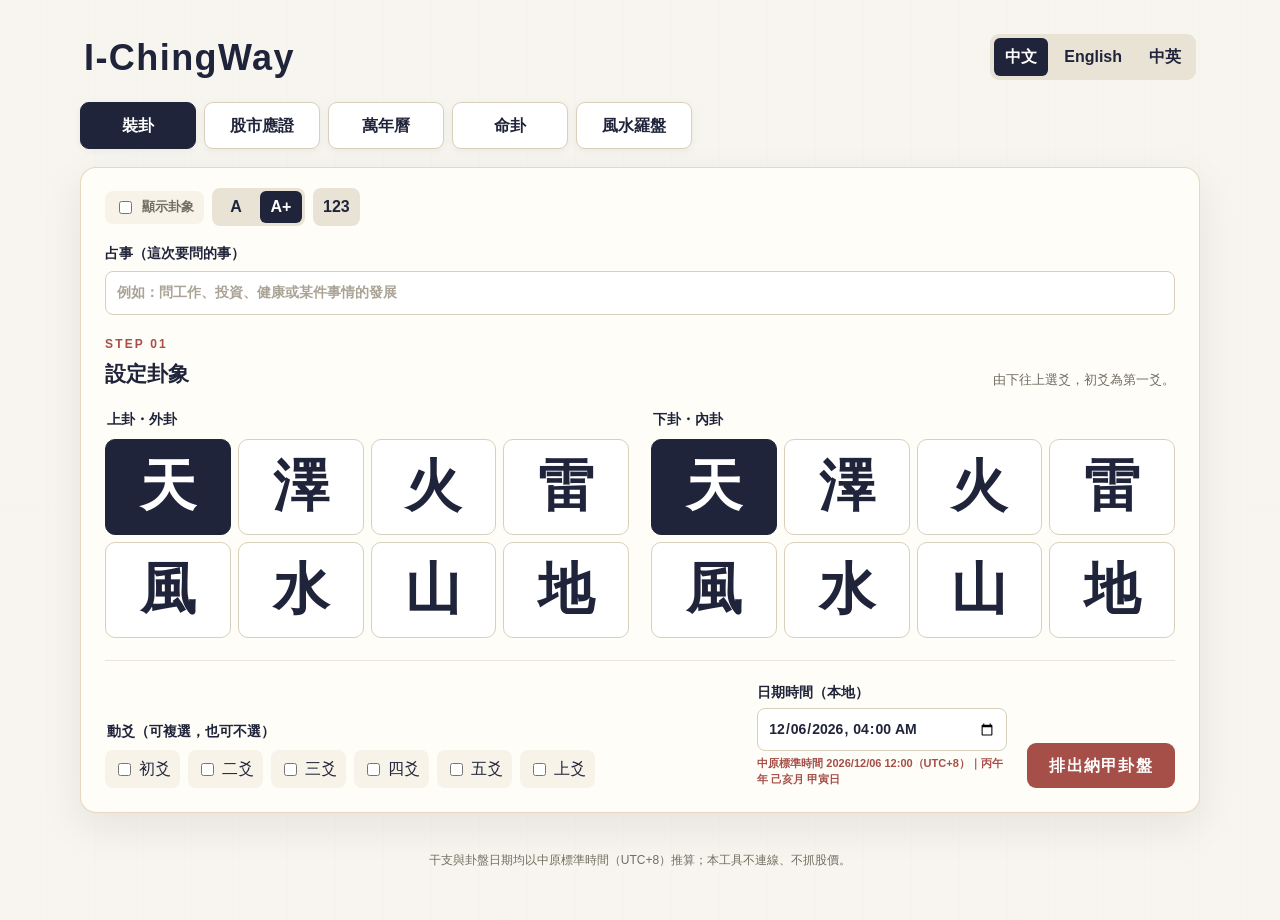
==== najia/index.html @ 714bfe5a "Center Shi Ying labels under yao lines" ====
<!DOCTYPE html>
<html lang="zh-Hant">
<head>
  <meta charset="UTF-8">
  <meta name="viewport" content="width=device-width, initial-scale=1.0">
  <meta name="theme-color" content="#20243a">
  <meta name="apple-mobile-web-app-title" content="I-ChingWay">
  <title>京房納甲裝卦</title>
  <link rel="apple-touch-icon" sizes="180x180" href="icon-najia-180.png?v=20260815-1">
  <link rel="icon" type="image/png" sizes="180x180" href="icon-najia-180.png?v=20260815-1">
  <link rel="stylesheet" href="styles.css?v=20261005-25">
</head>
<body>
  <main class="shell">
    <header class="page-header">
      <h1 class="wordmark" data-i18n="eyebrow">I-ChingWay</h1>
      <div class="language-switch" role="group" aria-label="顯示語言">
        <button type="button" data-lang="zh">中文</button>
        <button type="button" data-lang="en">English</button>
        <button type="button" data-lang="bi">中英</button>
      </div>
    </header>

    <nav class="app-tabs" aria-label="主要功能">
      <a class="app-tab active" href="index.html" aria-current="page" data-i18n="navCast">裝卦</a>
      <a class="app-tab" href="../易經股市應證.html" data-i18n="navStock">股市應證</a>
      <a class="app-tab" href="calendar.html" data-i18n="navCalendar">萬年曆</a>
      <a class="app-tab" href="life-hexagram.html" data-i18n="navLife">命卦</a>
      <a class="app-tab" href="fengshui-compass.html" data-i18n="navCompass">風水羅盤</a>
    </nav>

    <section class="card controls" aria-labelledby="cast-settings">
      <div class="trigram-toolbar">
        <label class="trigram-display-option">
          <input type="checkbox" id="showTrigramSymbols">
          <span data-i18n="showTrigramSymbols">顯示卦象</span>
        </label>
        <div class="trigram-size-switch" role="group" aria-label="卦名文字大小">
          <button type="button" data-trigram-size="normal" aria-label="一般卦名字體">A</button>
          <button type="button" data-trigram-size="large" aria-label="放大卦名字體">A+</button>
        </div>
        <button class="trigram-number-toggle" id="trigramNumberToggle" type="button" aria-pressed="false" data-i18n-aria-label="numberMode">123</button>
      </div>

      <label class="matter-field">
        <span data-i18n="matterLabel">占事（這次要問的事）</span>
        <input type="text" id="castMatter" maxlength="120" placeholder="例如：問工作、投資、健康或某件事情的發展" data-i18n-placeholder="matterPlaceholder">
      </label>

      <div class="section-heading">
        <div>
          <p class="step">STEP 01</p>
          <h2 id="cast-settings" data-i18n="settings">設定卦象</h2>
        </div>
        <p data-i18n="lineHint">由下往上選爻，初爻為第一爻。</p>
      </div>

      <div class="selectors">
        <fieldset>
          <legend data-i18n="upper">上卦・外卦</legend>
          <div class="trigram-grid" id="upperGrid"></div>
        </fieldset>
        <fieldset>
          <legend data-i18n="lower">下卦・內卦</legend>
          <div class="trigram-grid" id="lowerGrid"></div>
        </fieldset>
      </div>

      <div class="cast-options">
        <fieldset class="moving-fieldset">
          <legend data-i18n="moving">動爻（可複選，也可不選）</legend>
          <div class="moving-grid" id="movingGrid"></div>
        </fieldset>
        <label class="date-field">
          <span data-i18n="localDate">日期時間（本地）</span>
          <input type="datetime-local" id="castDate">
          <small class="china-time-preview" id="chinaTimePreview"></small>
        </label>
        <button class="primary-button" id="castButton" type="button" data-i18n="castButton">排出納甲卦盤</button>
      </div>
    </section>

    <section id="result" aria-live="polite"></section>

    <section class="card history-card" id="historyCard" aria-labelledby="history-heading" hidden>
      <div class="history-head">
        <h2 id="history-heading" data-i18n="historyTitle">占卦紀錄</h2>
        <button class="history-clear" id="historyClear" type="button" data-i18n="historyClear">清除全部</button>
      </div>
      <p class="history-note" data-i18n="historyNote">只保存在這台裝置的瀏覽器，最多 20 筆。點一下可重新載入該次卦盤。</p>
      <ul class="history-list" id="historyList"></ul>
    </section>

    <footer>
      <p data-i18n="footer">干支與卦盤日期均以中原標準時間（UTC+8）推算；本工具不連線、不抓股價。</p>
    </footer>
  </main>
  <script src="core.js?v=20260827-3"></script>
  <script src="app.js?v=20261003-23"></script>
</body>
</html>
---- najia/styles.css ----
:root {
  --paper:#f3f0e7;
  --card:#fffdf8;
  --ink:#20243a;
  --muted:#716d60;
  --line:#d8d0bc;
  --gold:#b99350;
  --red:#a64e48;
  --blue:#315f88;
  --shadow:0 14px 40px rgba(36,31,20,.08);
}

* { box-sizing:border-box; }

body {
  margin:0;
  color:var(--ink);
  background:
    linear-gradient(rgba(255,255,255,.32),rgba(255,255,255,.32)),
    repeating-linear-gradient(90deg,transparent 0,transparent 47px,rgba(91,75,46,.035) 48px),
    var(--paper);
  font-family:"Microsoft JhengHei","PingFang TC","Noto Sans TC",sans-serif;
  line-height:1.6;
}

button,input { font:inherit; }

.shell { width:min(1120px,calc(100% - 32px)); margin:0 auto; padding:34px 0 28px; }

.page-header {
  display:flex;
  align-items:flex-end;
  justify-content:space-between;
  gap:24px;
  margin-bottom:22px;
  padding:0 4px;
}

.eyebrow,.step { margin:0 0 3px; color:var(--red); font-size:12px; font-weight:800; letter-spacing:.18em; }
h1 { margin:0; font-size:clamp(28px,5vw,44px); line-height:1.2; letter-spacing:.08em; }
.wordmark { color:var(--ink); font-size:clamp(24px,4vw,36px); letter-spacing:.04em; }
.subtitle { margin:6px 0 0; color:var(--muted); }
.language-switch { display:flex; gap:5px; padding:4px; background:#e9e3d6; border-radius:9px; }
.language-switch button { min-height:36px; padding:6px 11px; color:var(--ink); background:transparent; border:0; border-radius:6px; cursor:pointer; font-weight:800; }
.language-switch button.active { color:#fff; background:var(--ink); }
.app-tabs { display:flex; flex-wrap:wrap; gap:8px; margin:0 0 18px; }
.app-tab { min-width:116px; padding:10px 18px; color:var(--ink); background:#fff; border:1px solid var(--line); border-radius:9px; text-align:center; text-decoration:none; font-weight:800; box-shadow:0 2px 8px rgba(36,31,20,.05); }
.app-tab.active { color:#fff; background:var(--ink); border-color:var(--ink); }

.card {
  margin:16px 0;
  padding:24px;
  background:var(--card);
  border:1px solid rgba(185,147,80,.35);
  border-radius:16px;
  box-shadow:var(--shadow);
}

.section-heading { display:flex; justify-content:space-between; align-items:flex-end; gap:20px; margin-bottom:18px; }
.section-heading h2 { margin:0; font-size:21px; }
.section-heading > p { margin:0; color:var(--muted); font-size:13px; }

.trigram-toolbar { display:flex; flex-wrap:wrap; align-items:center; gap:8px; margin:-4px 0 16px; }
.trigram-display-option { display:inline-flex; align-items:center; gap:7px; padding:6px 10px; color:var(--muted); background:#f7f3e9; border-radius:8px; cursor:pointer; font-size:13px; font-weight:800; }
.trigram-display-option input { accent-color:var(--red); }
.trigram-size-switch { display:flex; gap:3px; padding:3px; background:#e9e3d6; border-radius:8px; }
.trigram-size-switch button { min-width:42px; min-height:32px; padding:3px 8px; color:var(--ink); background:transparent; border:0; border-radius:6px; cursor:pointer; font-weight:900; }
.trigram-size-switch button.active { color:#fff; background:var(--ink); }
.trigram-number-toggle { min-height:38px; padding:4px 10px; color:var(--ink); background:#e9e3d6; border:0; border-radius:8px; cursor:pointer; font-weight:900; }
.trigram-number-toggle[aria-pressed="true"] { color:#fff; background:var(--ink); }

.matter-field { display:flex; flex-direction:column; gap:6px; margin-bottom:20px; font-size:14px; font-weight:800; }
.matter-field input { width:100%; min-height:44px; padding:9px 11px; color:var(--ink); background:#fff; border:1px solid var(--line); border-radius:8px; }
.matter-field input::placeholder { color:#aaa396; }
.selectors { display:grid; grid-template-columns:1fr 1fr; gap:22px; }
fieldset { min-width:0; margin:0; padding:0; border:0; }
legend { margin-bottom:8px; font-weight:800; font-size:14px; }
.trigram-grid { display:grid; grid-template-columns:repeat(4,minmax(62px,1fr)); gap:7px; }
.trigram-button {
  min-height:72px;
  padding:6px;
  overflow:hidden;
  border:1px solid var(--line);
  border-radius:10px;
  color:var(--ink);
  background:#fff;
  cursor:pointer;
  transition:transform .15s ease,border-color .15s ease,background .15s ease;
}
.trigram-button.show-symbol { min-height:92px; }
.trigram-button:hover { transform:translateY(-1px); border-color:var(--gold); }
.trigram-button[aria-pressed="true"] { color:#fff; border-color:var(--ink); background:var(--ink); }
.trigram-symbol { display:block; font-size:27px; line-height:1.05; }
.trigram-name { display:block; max-width:100%; overflow:hidden; font-size:clamp(28px,3.2vw,36px); font-weight:900; line-height:1.05; white-space:nowrap; text-overflow:clip; }
.trigram-name.number-name { font-variant-numeric:tabular-nums; }
html[data-lang="en"] .trigram-name { font-size:clamp(15px,2vw,22px); }
html[data-lang="bi"] .trigram-name { font-size:clamp(12px,1.55vw,17px); }
html[data-trigram-size="large"] .trigram-button { min-height:96px; }
html[data-trigram-size="large"] .trigram-button.show-symbol { min-height:116px; }
html[data-trigram-size="large"] .trigram-name { font-size:clamp(46px,5vw,56px); }
html[data-trigram-size="large"][data-lang="en"] .trigram-name { font-size:clamp(20px,2.5vw,24px); }
html[data-trigram-size="large"][data-lang="bi"] .trigram-name { font-size:16px; }

.cast-options { display:grid; grid-template-columns:minmax(300px,1fr) auto auto; align-items:end; gap:20px; margin-top:22px; padding-top:20px; border-top:1px solid #ebe5d8; }
.moving-grid { display:flex; flex-wrap:wrap; gap:8px; }
.moving-option { display:flex; align-items:center; gap:5px; padding:6px 9px; background:#f7f3e9; border-radius:8px; cursor:pointer; }
.moving-option input { accent-color:var(--red); }
.date-field { display:flex; flex-direction:column; gap:5px; font-size:14px; font-weight:800; }
.date-field input { min-height:43px; padding:7px 10px; color:var(--ink); background:#fff; border:1px solid var(--line); border-radius:8px; }
.china-time-preview { max-width:250px; color:var(--red); font-size:11px; font-weight:700; line-height:1.45; }
.primary-button { min-height:45px; padding:9px 22px; color:#fff; background:var(--red); border:0; border-radius:9px; cursor:pointer; font-weight:800; letter-spacing:.08em; }
.primary-button:hover { background:#873e39; }
.primary-button:focus-visible,.trigram-button:focus-visible,.app-tab:focus-visible,.matter-field input:focus-visible,.date-field input:focus-visible,.language-switch button:focus-visible,.trigram-size-switch button:focus-visible { outline:3px solid rgba(49,95,136,.4); outline-offset:3px; }

.result-card { border-top:4px solid var(--gold); }
.result-banner { display:flex; flex-wrap:wrap; gap:7px 18px; align-items:center; padding:12px 15px; color:#fff; background:var(--ink); border-radius:10px; }
.result-banner strong { font-size:22px; }
.result-banner .pillar { color:#fff; font-size:19px; font-weight:800; }
.result-banner span { color:#d9cfb9; }
.result-banner b { color:#ffb2aa; }
.result-banner .china-date { flex-basis:100%; color:#d9cfb9; font-size:12px; }
.matter-result { margin:14px 0 0; padding:10px 13px; color:#4f493d; background:#f5f1e7; border-left:4px solid var(--red); border-radius:5px; font-size:18px; font-weight:600; line-height:1.45; overflow-wrap:anywhere; }
.matter-result strong { margin-right:8px; color:var(--red); font-size:20px; font-weight:900; }
.hex-title { display:flex; flex-wrap:wrap; align-items:baseline; gap:8px; margin:20px 0 14px; }
.hex-title h2 { margin:0; font-size:24px; }
.hex-title .to { color:var(--muted); }
.hex-meta { margin-left:auto; color:var(--muted); font-size:13px; }
.table-scroll { width:100%; overflow-x:auto; border:1px solid #eee8db; border-radius:12px; }
.hex-table { width:100%; min-width:820px; border-collapse:collapse; }
.hex-table th,.hex-table td { padding:8px 9px; text-align:center; border-bottom:1px solid #eee8db; white-space:nowrap; }
.hex-table th { color:var(--muted); background:#faf8f2; font-size:12px; }
.hex-table tr:last-child td { border-bottom:0; }
.hex-table tr.moving-row { background:#fff8e8; }
.beast { font-weight:800; }
.kin { font-weight:800; }
.stem { color:#989080; font-size:11px; }
.element { margin-left:3px; color:var(--muted); font-size:11px; }
.void { color:var(--red); font-weight:800; }
.shi { color:var(--red); font-weight:900; }
.ying { color:var(--blue); font-weight:900; }
.hidden { color:#80652f; font-size:12px; }
.changed-cell { color:#645f54; }
.compact-lines { display:none; }
.traditional-board { display:none; }
.line-wrap { display:flex; align-items:center; justify-content:center; min-width:88px; }
.yao { position:relative; display:block; width:78px; height:10px; }
.yao.yang { background:var(--ink); }
.yao.yin::before,.yao.yin::after { content:""; position:absolute; top:0; width:34px; height:10px; background:var(--ink); }
.yao.yin::before { left:0; }
.yao.yin::after { right:0; }
.move-mark { position:absolute; left:50%; top:50%; z-index:2; display:block; transform:translate(-50%,-50%); color:#d11; pointer-events:none; }
.move-mark.move-yang { width:19px; height:19px; border:3px solid #d11; border-radius:50%; }
.move-mark.move-yin { font-size:27px; font-weight:900; line-height:1; }
.yao-display { display:flex; flex-direction:column; align-items:center; justify-content:center; min-height:38px; }
.sy-under { min-height:15px; margin-top:2px; font-size:12px; line-height:15px; font-weight:800; }
.save-button { width:100%; margin-top:16px; padding:12px 18px; color:#f4d89d; background:var(--ink); border:0; border-radius:9px; cursor:pointer; font-weight:900; letter-spacing:.08em; }
.save-button:hover { background:#303650; }
.save-button:disabled { opacity:.6; cursor:wait; }
.empty-result { padding:18px; text-align:center; color:var(--muted); }
footer { padding:10px 2px; color:var(--muted); text-align:center; font-size:12px; }

.save-overlay { position:fixed; inset:0; z-index:1000; display:flex; flex-direction:column; align-items:center; gap:14px; padding:18px; overflow:auto; color:#fff; background:rgba(20,22,34,.94); }
.save-overlay .save-tip { max-width:620px; text-align:center; line-height:1.7; }
.save-overlay img { display:block; width:min(100%,620px); height:auto; background:#fff; box-shadow:0 10px 40px #0008; }
.save-actions { display:flex; flex-wrap:wrap; justify-content:center; gap:10px; padding-bottom:20px; }
.save-actions button { min-width:130px; padding:10px 18px; border:0; border-radius:8px; cursor:pointer; font-weight:800; }
.save-actions .download-image { color:#fff; background:var(--red); }
.save-actions .close-overlay { color:var(--ink); background:#fff; }

@media (max-width:800px) {
  .page-header { align-items:flex-start; flex-direction:column; gap:12px; }
  .selectors { grid-template-columns:1fr; }
  .cast-options { grid-template-columns:1fr; }
  .primary-button { width:100%; }
  .table-scroll { display:none; }
  .compact-lines { display:none; }
  .traditional-board { position:relative; display:grid; grid-template-columns:74px minmax(0,1fr); min-height:570px; overflow:hidden; border:1px solid #d8cb8a; background:#f1f0e8; }
  .traditional-board::before { content:"I-ChingWay\A 易經智慧\A I-ChingWay\A 易經智慧"; position:absolute; inset:28px 10px 20px 64px; z-index:0; color:rgba(206,176,120,.12); font-size:48px; font-weight:900; line-height:2.35; white-space:pre; transform:rotate(-8deg); pointer-events:none; }
  .traditional-lines,.traditional-meta { position:relative; z-index:1; }
  .traditional-lines { display:grid; grid-template-rows:repeat(6,minmax(82px,1fr)); padding:18px 4px 14px 10px; }
  .traditional-line { display:grid; grid-template-columns:minmax(0,1fr) 58px; align-items:center; gap:3px; min-width:0; }
  .traditional-change-slot { display:none; min-width:0; }
  .traditional-board.has-change .traditional-line { grid-template-columns:112px minmax(0,1fr) 54px; }
  .traditional-board.has-change .traditional-change-slot { display:flex; align-items:baseline; justify-content:flex-end; gap:4px; padding-right:5px; white-space:nowrap; }
  .traditional-change-info { display:flex; align-items:baseline; gap:3px; min-width:0; color:var(--red); white-space:nowrap; }
  .traditional-change-info b { font-size:19px; line-height:1; }
  .traditional-change-info .traditional-najia { font-size:17px; }
  .traditional-original { display:grid; grid-template-columns:minmax(76px,auto) minmax(88px,1fr); align-items:center; min-width:0; }
  .traditional-board.has-change .traditional-original { grid-template-columns:minmax(68px,90px) minmax(70px,1fr); }
  .traditional-info { position:relative; display:flex; align-items:baseline; justify-content:flex-start; min-width:0; gap:5px; white-space:nowrap; }
  .traditional-info b { flex:none; font-size:clamp(24px,7vw,34px); line-height:1; }
  .traditional-najia { display:inline-flex; align-items:baseline; gap:3px; font-size:clamp(22px,6vw,30px); line-height:1; }
  .traditional-najia small { font-size:.55em; }
  .traditional-najia em { margin-left:2px; color:var(--red); font-size:.52em; font-style:normal; font-weight:900; }
  .traditional-side { display:flex; min-width:0; height:100%; flex-direction:column; align-items:center; justify-content:center; gap:5px; }
  .traditional-hidden { display:flex; flex-direction:row; align-items:baseline; justify-content:center; gap:2px; color:#80652f; font-size:11px; font-weight:800; line-height:1; white-space:nowrap; }
  .traditional-hidden > small { font-size:8px; }
  .traditional-hidden > b { font-size:13px; }
  .traditional-hidden-najia { display:inline-flex; align-items:baseline; font-size:14px; font-weight:900; }
  .traditional-original .yao-display { --yao-shift-x:-5px; position:relative; min-height:54px; }
  .traditional-original .line-wrap { min-width:0; width:100%; transform:translate(var(--yao-shift-x),4px); }
  .traditional-original .yao { width:min(100%,150px); height:13px; }
  .traditional-original .yao.yin::before,.traditional-original .yao.yin::after { width:42%; height:13px; }
  .traditional-original .sy-under { position:absolute; left:0; right:0; top:calc(50% + 14px); min-height:20px; margin:0; transform:translateX(var(--yao-shift-x)); font-size:17px; line-height:20px; text-align:center; }
  .traditional-beast { color:#111; font-size:clamp(23px,6.5vw,31px); font-weight:800; line-height:1; text-align:center; white-space:nowrap; }
  .traditional-meta { display:grid; grid-template-rows:minmax(0,1fr) auto; gap:8px; padding:14px 3px 12px; border-right:1px solid rgba(113,109,96,.25); color:#111; background:rgba(255,255,255,.22); }
  .traditional-meta-date,.traditional-meta-hex,.traditional-meta-palace { justify-self:center; writing-mode:vertical-rl; text-orientation:upright; font-weight:700; line-height:1.18; letter-spacing:.04em; }
  .traditional-meta-date { align-self:start; font-size:20px; }
  .traditional-meta-date > span { display:inline; margin:0; }
  .traditional-meta-date .traditional-date-year { color:#716d60; font-size:.78em; font-weight:700; }
  .traditional-meta-date .traditional-date-month,
  .traditional-meta-date .traditional-date-day,
  .traditional-meta-date .traditional-date-void { color:#111; font-weight:900; }
  .traditional-meta-date .traditional-date-ganzhi { color:var(--red); }
  .traditional-meta-date .traditional-date-suffix { color:#111; }
  .traditional-meta-date .traditional-date-void { display:inline-block; margin-inline-start:1em; }
  .traditional-meta-lower { display:grid; grid-template-columns:1fr 1fr; align-items:start; justify-items:center; gap:1px; padding-top:8px; border-top:1px solid rgba(113,109,96,.2); }
  .traditional-meta-hex { font-size:23px; font-weight:900; }
  .traditional-meta-hex small { display:inline-block; margin-top:8px; color:var(--red); font-size:12px; font-weight:700; }
  .traditional-meta-palace { font-size:15px; }
  .result-card { padding:8px; background:#f1f0e8; }
  .result-card .result-banner,.result-card .hex-title { display:none; }
  .matter-result { margin:0 0 8px; font-size:20px; line-height:1.5; }
  .matter-result strong { font-size:22px; }
  .compact-heading { display:grid; grid-template-columns:minmax(0,1fr) minmax(0,1fr) 72px; gap:6px; padding:7px 4px; color:var(--muted); background:#faf8f2; border-bottom:1px solid #e5dfd2; text-align:center; font-size:11px; font-weight:900; }
  .compact-line { display:grid; grid-template-columns:112px minmax(132px,1fr) 82px; align-items:center; min-height:88px; gap:6px; padding:10px 4px; border-bottom:1px solid #e5dfd2; }
  .compact-line.has-change { grid-template-columns:minmax(0,1fr) minmax(0,1fr) 72px; align-items:center; min-height:84px; }
  .compact-line.has-change:not(.has-changed-yao) .compact-original { grid-column:2; }
  .compact-line.moving-row { background:#fff8e8; }
  .compact-hex { display:grid; min-width:0; grid-template-columns:minmax(48px,1fr) 78px; align-items:center; justify-items:center; gap:3px; }
  .compact-hex .compact-info { width:100%; min-height:0; }
  .compact-changed { padding-right:6px; border-right:1px solid #ded7c8; }
  .compact-original { padding-left:6px; }
  .compact-hex .line-wrap { min-width:0; }
  .compact-hex .yao { width:68px; }
  .compact-hex .yao.yin::before,.compact-hex .yao.yin::after { width:29px; }
  .compact-info { display:flex; min-width:0; flex-direction:column; align-items:center; justify-content:center; gap:0; text-align:center; line-height:1.25; }
  .compact-info b { font-size:18px; white-space:nowrap; }
  .compact-info span { font-size:15px; white-space:nowrap; }
  .compact-info small { color:#80652f; font-size:11px; }
  .compact-info em { color:var(--red); font-style:normal; font-weight:900; }
  .compact-yao { display:flex; flex-direction:column; align-items:center; justify-content:center; gap:4px; }
  .compact-yao .line-wrap { min-width:0; }
  .compact-yao .yao { width:68px; }
  .compact-yao .yao.yin::before,.compact-yao .yao.yin::after { width:29px; }
  .compact-yao small { color:#777061; font-size:10px; text-align:center; line-height:1.3; }
  .compact-side { display:flex; flex-direction:column; align-items:center; justify-content:center; color:#4f493d; text-align:center; line-height:1.25; }
  .compact-side b { font-size:17px; white-space:nowrap; }
  .compact-hex .sy-under { min-height:19px; font-size:16px; line-height:19px; }
}

html[data-lang="en"] .compact-info b,html[data-lang="bi"] .compact-info b { font-size:12px; }
html[data-lang="en"] .compact-info span,html[data-lang="bi"] .compact-info span { font-size:11px; }
html[data-lang="en"] .compact-line.has-change .compact-info b,html[data-lang="bi"] .compact-line.has-change .compact-info b { overflow-wrap:anywhere; }
html[data-lang="en"] .compact-side b,html[data-lang="bi"] .compact-side b { font-size:11px; line-height:1.25; }
html[data-lang="bi"] .language-switch button { padding-inline:8px; }

@media (max-width:480px) {
  .shell { width:min(100% - 12px,1120px); padding-top:6px; }
  .page-header { flex-direction:row; align-items:center; gap:5px; margin-bottom:5px; padding:0; }
  .wordmark { font-size:20px; line-height:1.1; white-space:nowrap; }
  .language-switch { gap:2px; margin-left:auto; padding:2px; border-radius:6px; }
  .language-switch button { min-height:27px; padding:2px 5px; border-radius:4px; font-size:10px; }
  .app-tabs { display:grid; grid-template-columns:repeat(5,minmax(0,1fr)); gap:3px; margin-bottom:5px; }
  .app-tab { display:flex; align-items:center; justify-content:center; min-width:0; min-height:44px; padding:3px 1px; border-radius:6px; font-size:15px; line-height:1; letter-spacing:-.04em; }
  html[data-lang="en"] .app-tab,html[data-lang="bi"] .app-tab { min-height:36px; font-size:12px; line-height:1.15; letter-spacing:0; }
  html[data-lang="en"] .app-tabs,html[data-lang="bi"] .app-tabs { grid-template-columns:repeat(2,minmax(0,1fr)); }
  .card { padding:8px; border-radius:9px; }
  .card.controls { display:flex; flex-direction:column; margin:5px 0; }
  .section-heading { order:0; flex-direction:row; align-items:center; margin-bottom:2px; }
  .section-heading .step,.section-heading > p { display:none; }
  .section-heading h2 { font-size:14px; line-height:1.2; }
  .selectors { order:1; gap:3px; }
  .selectors legend { margin-bottom:2px; font-size:12px; line-height:1.2; }
  .trigram-grid { grid-template-columns:repeat(4,1fr); gap:3px; }
  .trigram-button { min-height:47px; padding:1px; border-radius:6px; }
  .trigram-button.show-symbol { min-height:67px; }
  .trigram-name { font-size:32px; }
  html[data-lang="en"] .trigram-name { font-size:14px; }
  html[data-lang="bi"] .trigram-name { font-size:10px; letter-spacing:-.02em; }
  html[data-trigram-size="large"] .trigram-button { min-height:64px; }
  html[data-trigram-size="large"] .trigram-button.show-symbol { min-height:84px; }
  html[data-trigram-size="large"] .trigram-name { font-size:52px; }
  html[data-trigram-size="large"][data-lang="en"] .trigram-grid,
  html[data-trigram-size="large"][data-lang="bi"] .trigram-grid { grid-template-columns:repeat(2,1fr); }
  html[data-trigram-size="large"][data-lang="en"] .trigram-name { font-size:25px; }
  html[data-trigram-size="large"][data-lang="bi"] .trigram-name { font-size:18px; letter-spacing:0; }
  .cast-options { order:2; display:flex; flex-direction:column; align-items:stretch; gap:6px; margin-top:4px; padding-top:4px; }
  .primary-button { order:-2; min-height:34px; padding:4px 8px; border-radius:6px; font-size:12px; line-height:1.2; }
  .moving-fieldset,.date-field { order:0; }
  .moving-fieldset legend,.date-field { font-size:12px; }
  .moving-grid { gap:3px; }
  .moving-option { padding:3px 5px; font-size:11px; }
  .date-field input { min-height:34px; padding:4px 7px; font-size:12px; }
  .trigram-toolbar { order:-2; gap:4px; margin:0 0 4px; }
  .trigram-display-option { gap:4px; padding:3px 6px; font-size:11px; }
  .trigram-size-switch { padding:2px; }
  .trigram-size-switch button { min-width:35px; min-height:27px; padding:1px 5px; font-size:11px; }
  .matter-field { order:-1; gap:3px; margin:0 0 4px; font-size:12px; }
  .matter-field input { min-height:34px; padding:5px 7px; font-size:12px; }
  .trigram-number-toggle { min-height:31px; padding:2px 7px; border-radius:6px; font-size:11px; }
  .result-card { margin-left:-6px; margin-right:-6px; padding:5px; }
  .traditional-board,.traditional-board.has-change { grid-template-columns:54px minmax(0,1fr); grid-template-rows:auto auto; min-height:0; }
  .traditional-meta { display:contents; }
  .traditional-meta-date { grid-column:1; grid-row:2; align-self:stretch; justify-self:stretch; padding:9px 2px; border-right:1px solid rgba(113,109,96,.25); background:rgba(255,255,255,.22); text-align:center; }
  .traditional-lines,.traditional-board.has-change .traditional-lines { grid-column:2; grid-row:2; grid-template-rows:repeat(6,76px); padding:8px 1px 8px 3px; }
  .traditional-line { grid-template-columns:minmax(0,1fr) 56px; gap:1px; }
  .traditional-original { grid-template-columns:72px minmax(82px,1fr); gap:1px; }
  .traditional-board.has-change .traditional-line { grid-template-columns:100px minmax(0,1fr) 56px; gap:4px; }
  .traditional-board.has-change .traditional-original { grid-template-columns:70px minmax(62px,1fr); gap:2px; }
  .traditional-info { flex-direction:row; align-items:baseline; justify-content:center; gap:3px; text-align:left; }
  .traditional-info b { font-size:28px; line-height:1; }
  .traditional-info .traditional-najia { font-size:28px; font-weight:900; line-height:1; }
  .traditional-info .traditional-najia small { margin-right:1px; color:#716d60; font-size:10px; font-weight:700; }
  .traditional-board.has-change .traditional-info b { font-size:27px; }
  .traditional-board.has-change .traditional-info .traditional-najia { font-size:27px; }
  .traditional-board.has-change .traditional-info { transform:translateX(-24px); }
  .traditional-board.has-change .traditional-beast { font-size:24px; }
  .traditional-board.has-change .traditional-change-slot { display:flex; align-items:center; justify-content:flex-end; padding:0 14px 0 0; }
  .traditional-board.has-change .traditional-line.has-changed-yao .traditional-change-slot { border-right:1px solid rgba(166,78,72,.32); }
  .traditional-board.has-change .traditional-change-info { flex-direction:row; align-items:baseline; justify-content:flex-end; gap:3px; line-height:1; transform:translateX(-24px); }
  .traditional-board.has-change .traditional-change-info b { font-size:25px; }
  .traditional-board.has-change .traditional-change-info .traditional-najia { font-size:26px; font-weight:900; }
  .traditional-board.has-change .traditional-original .yao { width:min(100%,76px); height:12px; }
  .traditional-board.has-change .traditional-original .yao.yin::before,
  .traditional-board.has-change .traditional-original .yao.yin::after { height:12px; }
  .traditional-board:not(.has-change) .traditional-original .yao-display { --yao-shift-x:7px; }
  .traditional-board:not(.has-change) .traditional-original .yao { width:min(100%,130px); }
  .traditional-board .move-mark.move-yang { width:24px; height:24px; border-width:4px; }
  .traditional-board .move-mark.move-yin { font-size:32px; }
  .traditional-beast { font-size:25px; }
  .traditional-hidden { font-size:11px; }
  .traditional-hidden > small { font-size:9px; }
  .traditional-hidden > b { font-size:14px; }
  .traditional-hidden-najia { font-size:15px; }
  .traditional-meta-date { font-size:24px; }
  .traditional-meta-lower { grid-column:1 / -1; grid-row:1; display:flex; align-items:center; justify-content:center; gap:10px; padding:8px 6px 7px; border-top:0; border-bottom:1px solid rgba(113,109,96,.22); background:rgba(255,255,255,.22); white-space:nowrap; }
  .traditional-meta-hex { display:flex; align-items:baseline; justify-content:center; gap:8px; writing-mode:horizontal-tb; font-size:24px; line-height:1.25; }
  .traditional-meta-base-name,.traditional-meta-hex small { display:block; margin:0; writing-mode:horizontal-tb; text-orientation:mixed; }
  .traditional-meta-hex small { font-size:18px; }
  .traditional-meta-palace { writing-mode:horizontal-tb; font-size:18px; line-height:1.25; }
  html[data-lang="en"] .traditional-meta-lower,html[data-lang="bi"] .traditional-meta-lower { flex-wrap:wrap; gap:4px 10px; white-space:normal; }
  .compact-line { grid-template-columns:minmax(0,154px) 76px 68px; gap:2px; }
  .compact-heading { grid-template-columns:minmax(0,1fr) minmax(0,1fr) 50px; gap:3px; }
  .compact-line.has-change { grid-template-columns:minmax(0,1fr) minmax(0,1fr) 52px; gap:2px; padding:5px 2px; }
  .compact-info { gap:0; }
  .compact-line.has-change .compact-info { display:flex; flex-direction:column; align-items:center; justify-content:center; gap:0; text-align:center; }
  .compact-line.has-change .compact-info b { font-size:19px; line-height:1.2; }
  .compact-line.has-change .compact-info span { font-size:17px; line-height:1.25; }
  .compact-info b,.compact-info span { overflow-wrap:normal; word-break:normal; }
  .compact-yao .yao { width:62px; }
  .compact-yao .yao.yin::before,.compact-yao .yao.yin::after { width:26px; }
  .compact-hex .yao { width:78px; height:12px; }
  .compact-hex .yao.yin::before,.compact-hex .yao.yin::after { width:33px; height:12px; }
  .compact-hex .move-mark.move-yang { width:25px; height:25px; border-width:4px; }
  .compact-hex .move-mark.move-yin { font-size:35px; }
  .compact-changed { padding-right:3px; }
  .compact-original { padding-left:3px; }
  html[data-lang="en"] .compact-info b,html[data-lang="bi"] .compact-info b,
  html[data-lang="en"] .compact-info span,html[data-lang="bi"] .compact-info span { font-size:10px; line-height:1.25; }
  html[data-lang="en"] .compact-side b,html[data-lang="bi"] .compact-side b { font-size:10px; }
  html[data-lang="bi"] .compact-info b,html[data-lang="bi"] .compact-info span,
  html[data-lang="bi"] .compact-side b { white-space:normal; overflow-wrap:anywhere; word-break:normal; }
}

.history-card { border-top:4px solid var(--ink); }
.history-card[hidden] { display:none; }
.history-head { display:flex; align-items:center; justify-content:space-between; gap:12px; }
.history-head h2 { margin:0; font-size:19px; }
.history-clear { min-height:34px; padding:5px 12px; color:var(--red); background:#f7f3e9; border:1px solid var(--line); border-radius:8px; cursor:pointer; font-size:13px; font-weight:800; }
.history-clear:hover { color:#fff; background:var(--red); border-color:var(--red); }
.history-note { margin:6px 0 12px; color:var(--muted); font-size:12px; line-height:1.5; }
.history-list { display:flex; flex-direction:column; gap:8px; margin:0; padding:0; list-style:none; }
.history-item { display:flex; align-items:stretch; gap:6px; }
.history-open { flex:1; min-width:0; display:flex; flex-direction:column; gap:2px; padding:10px 12px; color:var(--ink); background:#fff; border:1px solid var(--line); border-radius:10px; cursor:pointer; text-align:left; }
.history-open:hover { border-color:var(--gold); background:#fffdf5; }
.history-matter { overflow:hidden; font-size:15px; font-weight:800; line-height:1.35; text-overflow:ellipsis; white-space:nowrap; }
.history-matter.is-empty { color:#a9a294; font-weight:600; }
.history-hex { overflow:hidden; color:var(--red); font-size:14px; font-weight:800; line-height:1.35; text-overflow:ellipsis; white-space:nowrap; }
.history-hex .to { color:var(--muted); font-weight:600; }
.history-meta { color:var(--muted); font-size:11px; line-height:1.4; }
.history-delete { flex:0 0 auto; width:40px; color:var(--muted); background:#f7f3e9; border:1px solid var(--line); border-radius:10px; cursor:pointer; font-size:15px; font-weight:900; }
.history-delete:hover { color:#fff; background:var(--red); border-color:var(--red); }
.history-open:focus-visible,.history-delete:focus-visible,.history-clear:focus-visible { outline:3px solid rgba(49,95,136,.4); outline-offset:2px; }

@media (max-width:480px) {
  .history-card { margin:5px 0; }
  .history-head h2 { font-size:15px; }
  .history-clear { min-height:30px; padding:3px 9px; font-size:11px; }
  .history-note { margin:4px 0 8px; font-size:11px; }
  .history-list { gap:6px; }
  .history-open { padding:8px 9px; border-radius:8px; }
  .history-matter { font-size:14px; }
  .history-hex { font-size:13px; }
  .history-meta { font-size:10px; }
  .history-delete { width:36px; border-radius:8px; }
}
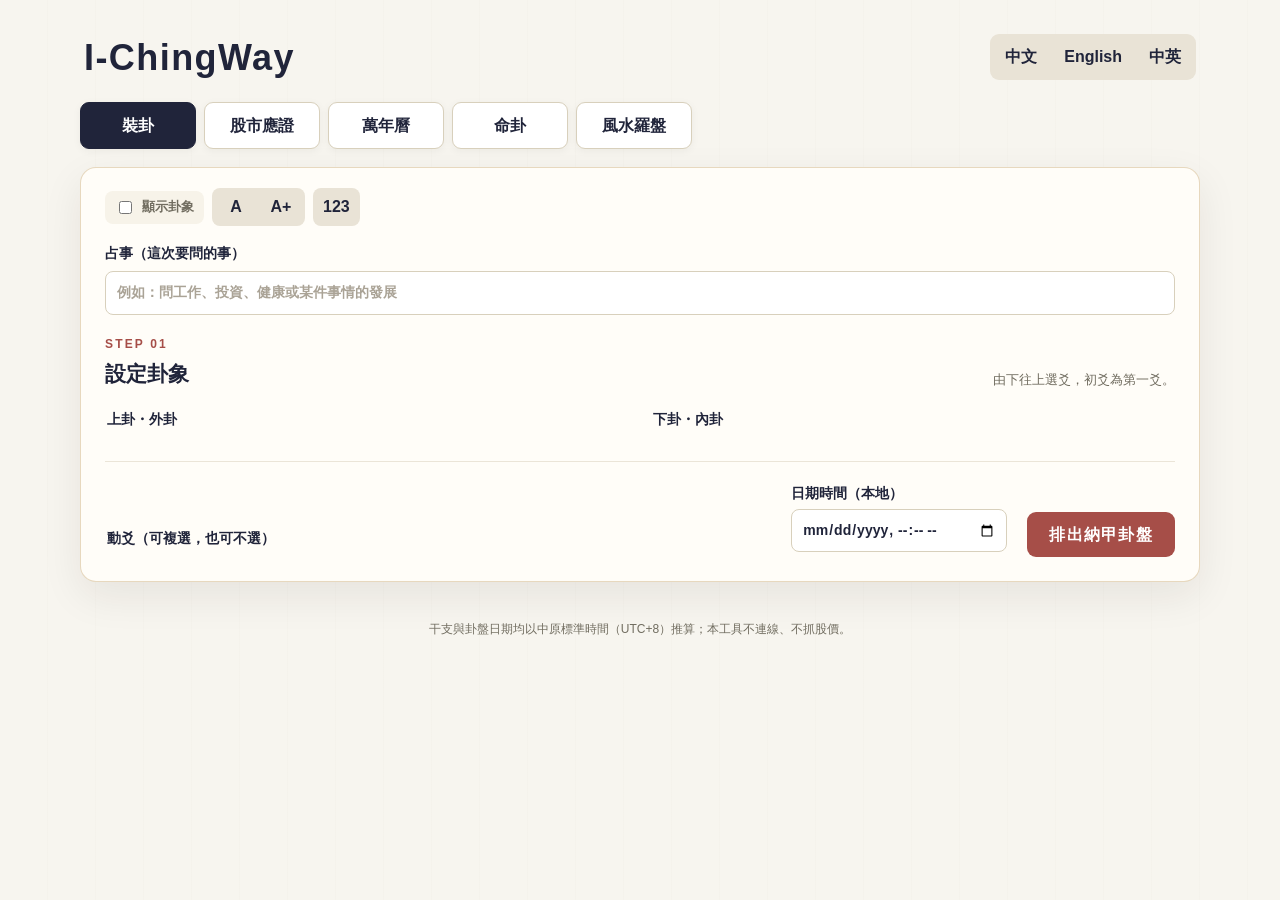
==== commit 82b01b93: "Refresh bilingual Najia assets" ====
--- a/najia/index.html
+++ b/najia/index.html
@@ -8,7 +8,7 @@
   <title>京房納甲裝卦</title>
   <link rel="apple-touch-icon" sizes="180x180" href="icon-najia-180.png?v=20260815-1">
   <link rel="icon" type="image/png" sizes="180x180" href="icon-najia-180.png?v=20260815-1">
-  <link rel="stylesheet" href="styles.css?v=20261005-25">
+  <link rel="stylesheet" href="styles.css?v=20261015-28">
 </head>
 <body>
   <main class="shell">
@@ -96,6 +96,6 @@
     </footer>
   </main>
   <script src="core.js?v=20260827-3"></script>
-  <script src="app.js?v=20261003-23"></script>
+  <script src="app.js?v=20261015-24"></script>
 </body>
 </html>
--- a/najia/styles.css
+++ b/najia/styles.css
@@ -325,7 +325,11 @@
   .traditional-board.has-change .traditional-original .yao.yin::before,
   .traditional-board.has-change .traditional-original .yao.yin::after { height:12px; }
   .traditional-board:not(.has-change) .traditional-original .yao-display { --yao-shift-x:7px; }
-  .traditional-board:not(.has-change) .traditional-original .yao { width:min(100%,130px); }
+  .traditional-board:not(.has-change) .traditional-lines { padding-left:12px; }
+  .traditional-board:not(.has-change) .traditional-line { grid-template-columns:minmax(0,1fr) 44px; }
+  .traditional-board:not(.has-change) .traditional-original { grid-template-columns:80px minmax(82px,1fr); }
+  .traditional-board:not(.has-change) .traditional-info .traditional-najia em { margin-left:-10px; transform:translateY(17px); }
+  .traditional-board:not(.has-change) .traditional-original .yao { width:min(100%,100px); }
   .traditional-board .move-mark.move-yang { width:24px; height:24px; border-width:4px; }
   .traditional-board .move-mark.move-yin { font-size:32px; }
   .traditional-beast { font-size:25px; }
@@ -361,6 +365,46 @@
   html[data-lang="en"] .compact-side b,html[data-lang="bi"] .compact-side b { font-size:10px; }
   html[data-lang="bi"] .compact-info b,html[data-lang="bi"] .compact-info span,
   html[data-lang="bi"] .compact-side b { white-space:normal; overflow-wrap:anywhere; word-break:normal; }
+
+  /* Bilingual labels need their own rows; the Chinese board's narrow columns cannot hold inline translations. */
+  html[data-lang="bi"] .traditional-board { grid-template-columns:minmax(0,1fr); grid-template-rows:auto auto auto; }
+  html[data-lang="bi"] .traditional-meta-lower { grid-column:1; grid-row:1; flex-direction:column; gap:3px; padding:8px; text-align:center; }
+  html[data-lang="bi"] .traditional-meta-hex { flex-direction:column; align-items:center; gap:2px; min-width:0; font-size:18px; line-height:1.3; white-space:normal; overflow-wrap:anywhere; }
+  html[data-lang="bi"] .traditional-meta-hex small { font-size:14px; line-height:1.3; }
+  html[data-lang="bi"] .traditional-meta-palace { font-size:13px; line-height:1.3; }
+  html[data-lang="bi"] .traditional-meta-date { grid-column:1; grid-row:2; padding:5px 8px; border-right:0; border-bottom:1px solid rgba(113,109,96,.25); font-size:13px; line-height:1.45; text-align:left; writing-mode:horizontal-tb; text-orientation:mixed; letter-spacing:0; }
+  html[data-lang="bi"] .traditional-meta-date > span { display:inline-block; margin:0 9px 2px 0; }
+  html[data-lang="bi"] .traditional-meta-date .traditional-date-void { margin:0; }
+  html[data-lang="bi"] .traditional-lines,
+  html[data-lang="bi"] .traditional-board.has-change .traditional-lines { grid-column:1; grid-row:3; grid-template-rows:repeat(6,80px); padding:7px 3px; }
+  html[data-lang="bi"] .traditional-board:not(.has-change) .traditional-lines { padding-left:3px; }
+  html[data-lang="bi"] .traditional-line,
+  html[data-lang="bi"] .traditional-board:not(.has-change) .traditional-line { grid-template-columns:minmax(0,1fr) 34px; gap:2px; }
+  html[data-lang="bi"] .traditional-original,
+  html[data-lang="bi"] .traditional-board:not(.has-change) .traditional-original { grid-template-columns:96px minmax(0,1fr); gap:3px; }
+  html[data-lang="bi"] .traditional-info,
+  html[data-lang="bi"] .traditional-board.has-change .traditional-info { display:grid; grid-template-columns:31px minmax(0,1fr); gap:3px; justify-content:start; text-align:center; transform:none; }
+  html[data-lang="bi"] .traditional-info b,
+  html[data-lang="bi"] .traditional-board.has-change .traditional-info b { display:flex; flex-direction:column; align-items:center; font-size:25px; line-height:1; }
+  html[data-lang="bi"] .bi-english { display:block; font-size:10px; font-weight:700; line-height:1.1; white-space:nowrap; }
+  html[data-lang="bi"] .traditional-info .traditional-najia { display:grid; grid-template-columns:16px minmax(0,1fr); align-items:center; gap:1px; min-width:0; font-size:25px; line-height:1; }
+  html[data-lang="bi"] .traditional-info .traditional-stem { display:flex; flex-direction:column; align-items:center; min-width:0; margin:0; font-size:11px; }
+  html[data-lang="bi"] .traditional-stem .bi-english { font-size:7px; writing-mode:vertical-rl; }
+  html[data-lang="bi"] .traditional-branch { display:flex; flex-direction:column; align-items:center; min-width:0; }
+  html[data-lang="bi"] .traditional-info .traditional-najia em,
+  html[data-lang="bi"] .traditional-board:not(.has-change) .traditional-info .traditional-najia em { grid-column:2; margin:0; font-size:9px; transform:none; }
+  html[data-lang="bi"] .traditional-original .yao { width:min(100%,100px); }
+  html[data-lang="bi"] .traditional-original .sy-under { font-size:11px; white-space:nowrap; }
+  html[data-lang="bi"] .traditional-beast { display:flex; flex-direction:column; align-items:center; font-size:24px; line-height:1; }
+  html[data-lang="bi"] .traditional-beast .bi-english { font-size:10px; }
+  html[data-lang="bi"] .traditional-hidden { max-width:34px; overflow:hidden; font-size:9px; }
+  html[data-lang="bi"] .traditional-board.has-change .traditional-line { grid-template-columns:62px minmax(0,1fr) 34px; gap:2px; }
+  html[data-lang="bi"] .traditional-board.has-change .traditional-original { grid-template-columns:85px minmax(0,1fr); gap:2px; }
+  html[data-lang="bi"] .traditional-board.has-change .traditional-change-slot { padding:0 2px 0 0; }
+  html[data-lang="bi"] .traditional-board.has-change .traditional-change-info { flex-direction:column; align-items:center; gap:1px; transform:none; }
+  html[data-lang="bi"] .traditional-board.has-change .traditional-change-info b,
+  html[data-lang="bi"] .traditional-board.has-change .traditional-change-info .traditional-najia { font-size:19px; line-height:1; }
+  html[data-lang="bi"] .traditional-board.has-change .traditional-original .yao { width:min(100%,70px); }
 }
 
 .history-card { border-top:4px solid var(--ink); }
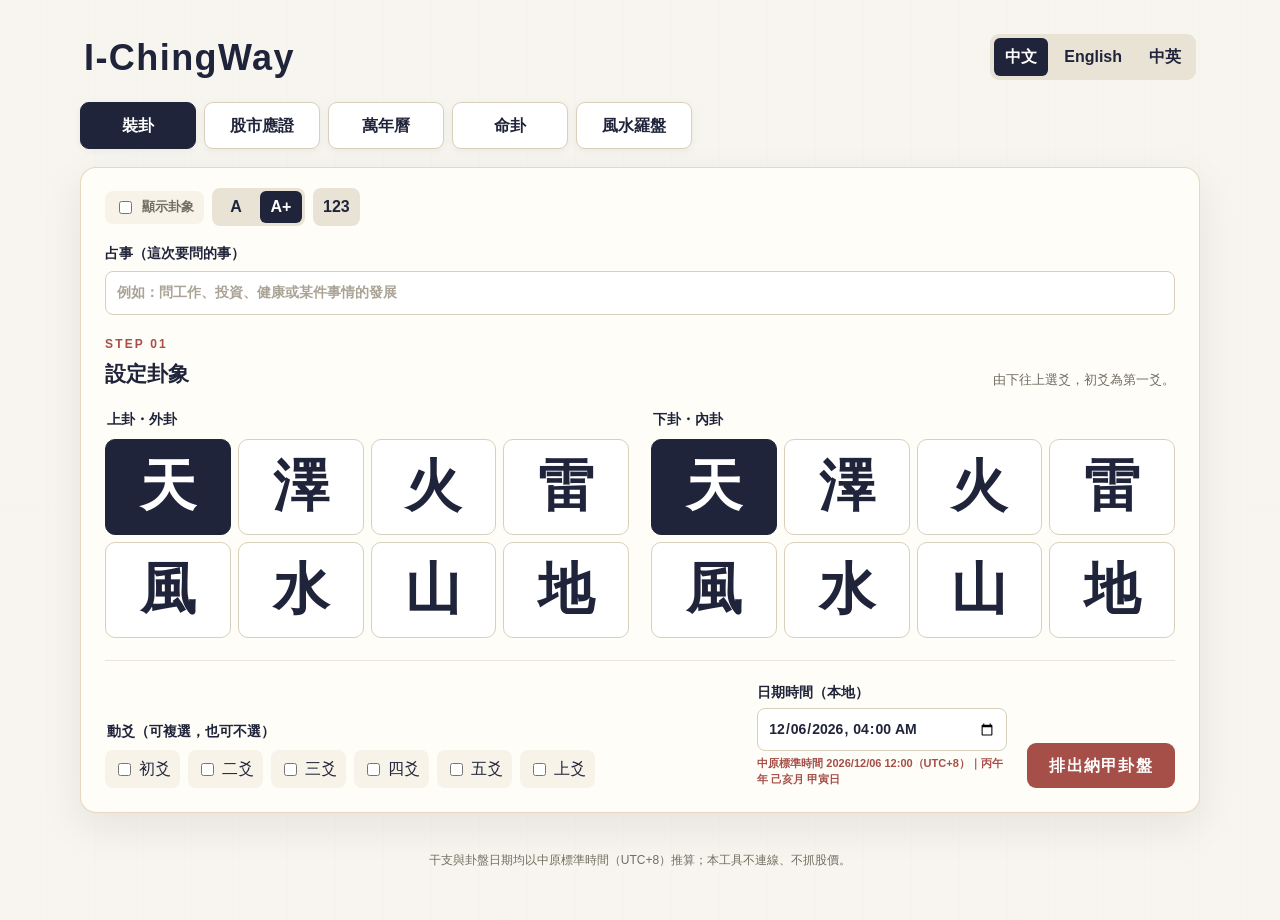
==== commit 64329da6: "Bust cache for corrected bilingual app" ====
--- a/najia/index.html
+++ b/najia/index.html
@@ -96,6 +96,6 @@
     </footer>
   </main>
   <script src="core.js?v=20260827-3"></script>
-  <script src="app.js?v=20261015-24"></script>
+  <script src="app.js?v=20261015-25"></script>
 </body>
 </html>
